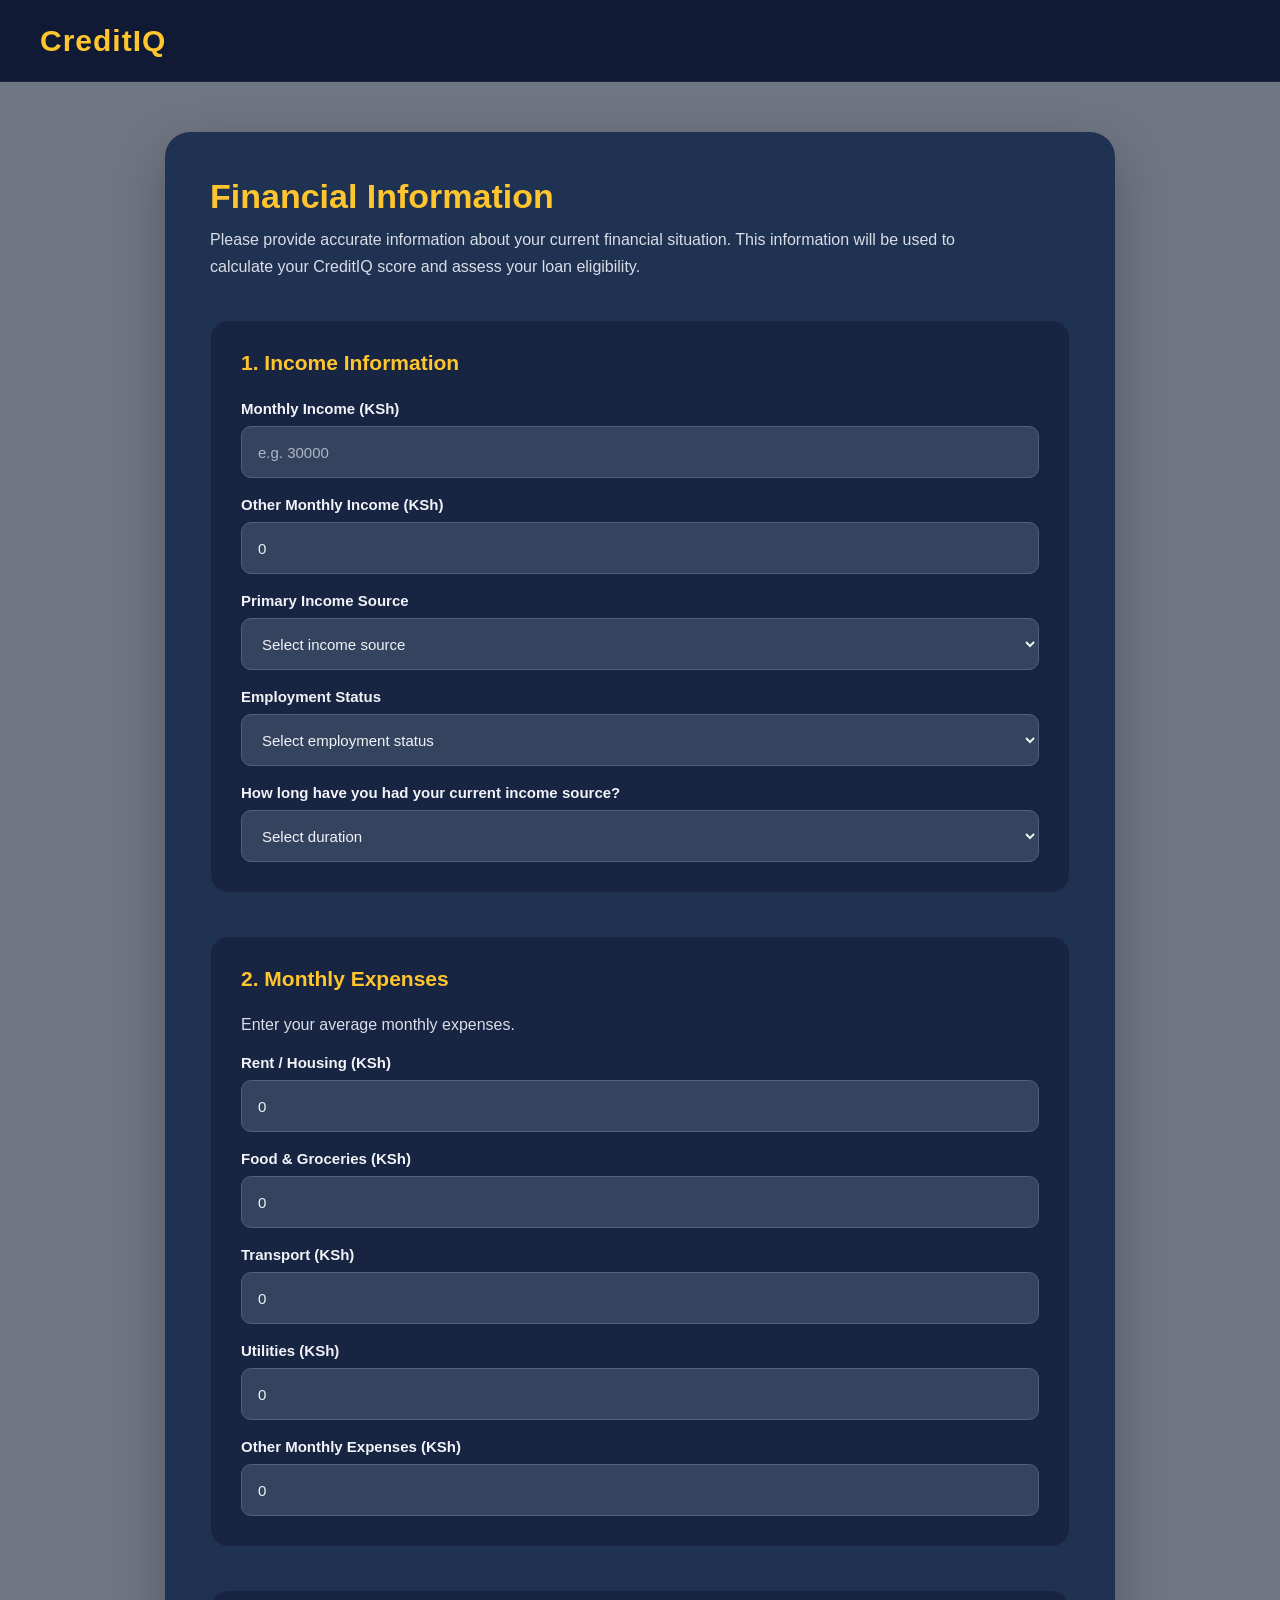
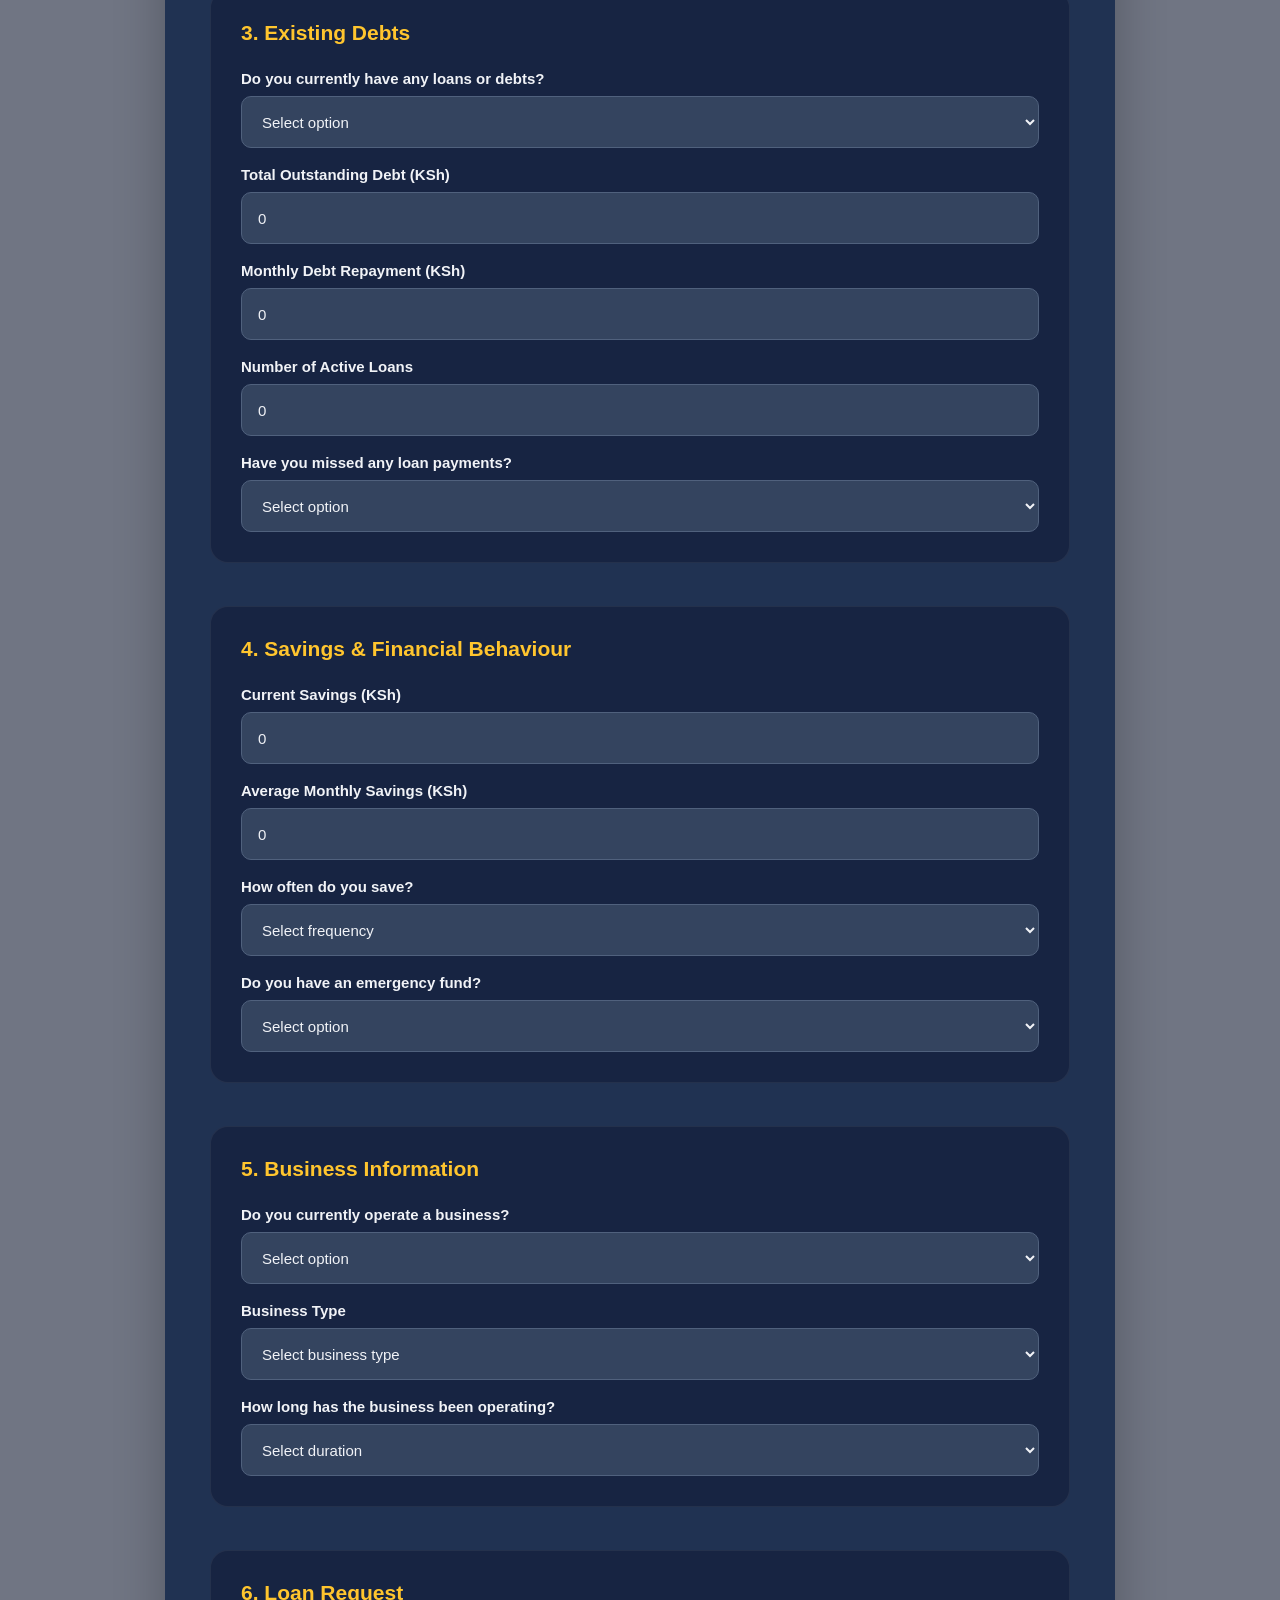
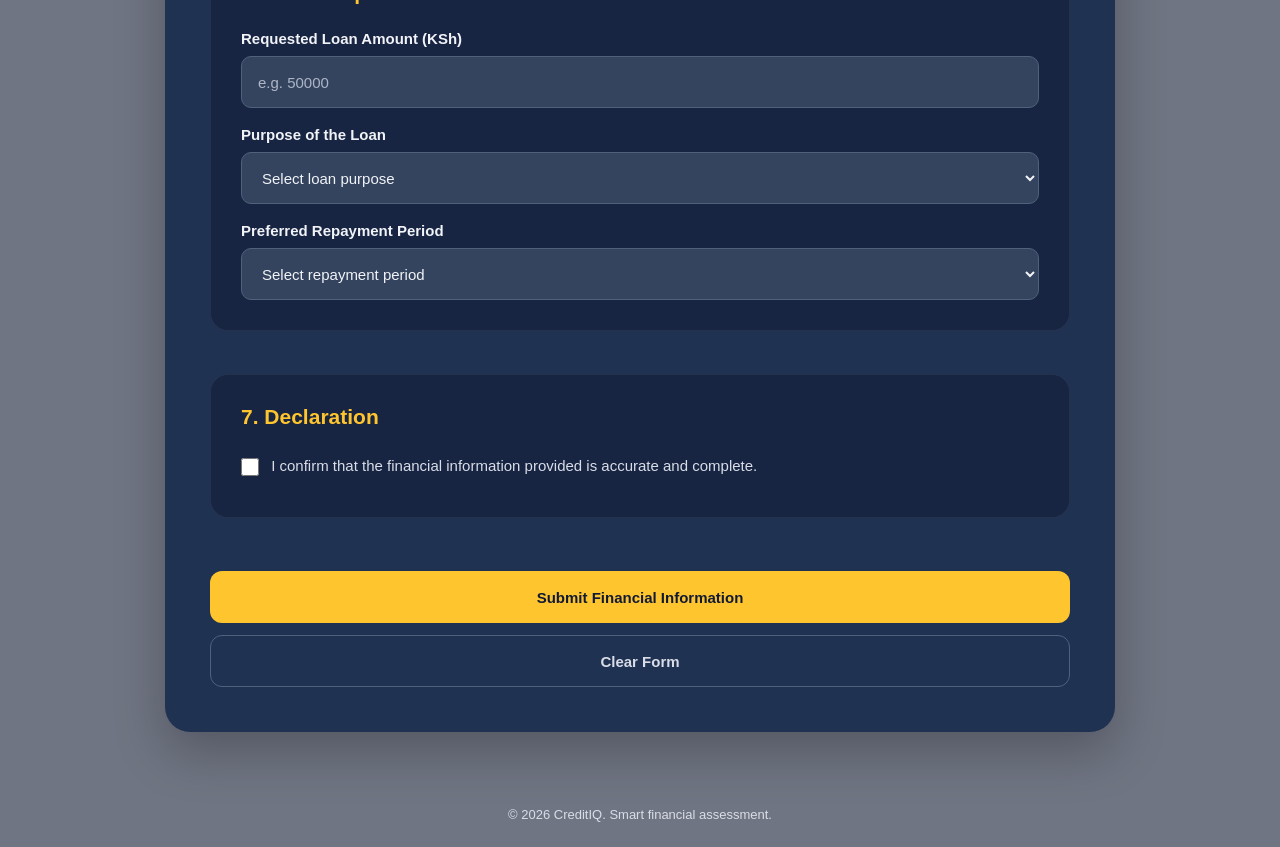
==== financial-info/index.html @ c7dbd5b2 "financial" ====
<!DOCTYPE html>
<html lang="en">

<head>
    <meta charset="UTF-8">
    <meta name="viewport" content="width=device-width, initial-scale=1.0">
    <link rel="stylesheet" href="financial_info.css">

    <title>CreditIQ - Financial Information</title>
</head>

<body>

    <header>
        <h1>CreditIQ</h1>
        <p>Smart Credit Scoring & Loan Eligibility Assessment</p>
    </header>

    <main>

        <h2>Financial Information</h2>

        <p>
            Please provide accurate information about your current
            financial situation. This information will be used to
            calculate your CreditIQ score and assess your loan eligibility.
        </p>

        <form id="financialForm">

            <section>

                <h3>1. Income Information</h3>

                <label for="monthlyIncome">
                    Monthly Income (KSh)
                </label>
                <br>

                <input
                    type="number"
                    id="monthlyIncome"
                    name="monthlyIncome"
                    placeholder="e.g. 30000"
                    min="0"
                    required
                >

                <br><br>

                <label for="otherIncome">
                    Other Monthly Income (KSh)
                </label>
                <br>

                <input
                    type="number"
                    id="otherIncome"
                    name="otherIncome"
                    placeholder="e.g. 5000"
                    min="0"
                    value="0"
                >

                <br><br>

                <label for="incomeSource">
                    Primary Income Source
                </label>
                <br>

                <select id="incomeSource" name="incomeSource" required>

                    <option value="">
                        Select income source
                    </option>

                    <option value="salary">
                        Salary
                    </option>

                    <option value="business">
                        Business
                    </option>

                    <option value="freelance">
                        Freelance
                    </option>

                    <option value="casual">
                        Casual Work
                    </option>

                    <option value="agriculture">
                        Agriculture
                    </option>

                    <option value="family">
                        Family Support
                    </option>

                    <option value="other">
                        Other
                    </option>

                </select>

                <br><br>

                <label for="empStatus">
                    Employment Status
                </label>
                <br>

                <select id="empStatus" name="empStatus" required>

                    <option value="">
                        Select employment status
                    </option>

                    <option value="employed">
                        Employed
                    </option>

                    <option value="self-employed">
                        Self-Employed
                    </option>

                    <option value="student">
                        Student
                    </option>

                    <option value="casual">
                        Casual Worker
                    </option>

                    <option value="unemployed">
                        Unemployed
                    </option>

                </select>

                <br><br>

                <label for="empDuration">
                    How long have you had your current income source?
                </label>
                <br>

                <select id="empDuration" name="empDuration" required>

                    <option value="">
                        Select duration
                    </option>

                    <option value="lessThan1Year">
                        Less than 1 year
                    </option>

                    <option value="1to3Years">
                        1 - 3 years
                    </option>

                    <option value="moreThan3Years">
                        More than 3 years
                    </option>

                </select>

            </section>


            <br>
<!-- 2. MONTHLY EXPENSES -->

            <section>

                <h3>2. Monthly Expenses</h3>

                <p>
                    Enter your average monthly expenses.
                </p>

                <label for="rent">
                    Rent / Housing (KSh)
                </label>
                <br>

                <input
                    type="number"
                    id="rent"
                    name="rent"
                    placeholder="e.g. 10000"
                    min="0"
                    value="0"
                    required
                >

                <br><br>

                <label for="food">
                    Food & Groceries (KSh)
                </label>
                <br>

                <input
                    type="number"
                    id="food"
                    name="food"
                    placeholder="e.g. 8000"
                    min="0"
                    value="0"
                    required
                >

                <br><br>

                <label for="transport">
                    Transport (KSh)
                </label>
                <br>

                <input
                    type="number"
                    id="transport"
                    name="transport"
                    placeholder="e.g. 3000"
                    min="0"
                    value="0"
                    required
                >

                <br><br>

                <label for="utilities">
                    Utilities (KSh)
                </label>
                <br>

                <input
                    type="number"
                    id="utilities"
                    name="utilities"
                    placeholder="e.g. 2000"
                    min="0"
                    value="0"
                    required
                >

                <br><br>

                <label for="otherExpenses">
                    Other Monthly Expenses (KSh)
                </label>
                <br>

                <input
                    type="number"
                    id="otherExpenses"
                    name="otherExpenses"
                    placeholder="e.g. 2000"
                    min="0"
                    value="0"
                    required
                >

            </section>


            <br>


            <!-- 3. EXISTING DEBTS -->

            <section>

                <h3>3. Existing Debts</h3>

                <label for="hasDebt">
                    Do you currently have any loans or debts?
                </label>
                <br>

                <select id="hasDebt" name="hasDebt" required>

                    <option value="">
                        Select option
                    </option>

                    <option value="yes">
                        Yes
                    </option>

                    <option value="no">
                        No
                    </option>

                </select>

                <br><br>

                <label for="totalDebt">
                    Total Outstanding Debt (KSh)
                </label>
                <br>

                <input
                    type="number"
                    id="totalDebt"
                    name="totalDebt"
                    placeholder="e.g. 20000"
                    min="0"
                    value="0"
                    required
                >

                <br><br>

                <label for="monthlyDebtPayment">
                    Monthly Debt Repayment (KSh)
                </label>
                <br>

                <input
                    type="number"
                    id="monthlyDebtPayment"
                    name="monthlyDebtPayment"
                    placeholder="e.g. 3000"
                    min="0"
                    value="0"
                    required
                >

                <br><br>

                <label for="activeLoans">
                    Number of Active Loans
                </label>
                <br>

                <input
                    type="number"
                    id="activeLoans"
                    name="activeLoans"
                    placeholder="e.g. 2"
                    min="0"
                    value="0"
                    required
                >

                <br><br>

                <label for="missedPayments">
                    Have you missed any loan payments?
                </label>
                <br>

                <select id="missedPayments" name="missedPayments" required>

                    <option value="">
                        Select option
                    </option>

                    <option value="never">
                        Never
                    </option>

                    <option value="once">
                        Once
                    </option>

                    <option value="few">
                        A few times
                    </option>

                    <option value="frequently">
                        Frequently
                    </option>

                </select>

            </section>


            <br>

            <!-- 4. SAVINGS INFORMATION              -->

            <section>

                <h3>4. Savings & Financial Behaviour</h3>

                <label for="currentSavings">
                    Current Savings (KSh)
                </label>
                <br>

                <input
                    type="number"
                    id="currentSavings"
                    name="currentSavings"
                    placeholder="e.g. 15000"
                    min="0"
                    value="0"
                    required
                >

                <br><br>

                <label for="monthlySavings">
                    Average Monthly Savings (KSh)
                </label>
                <br>

                <input
                    type="number"
                    id="monthlySavings"
                    name="monthlySavings"
                    placeholder="e.g. 5000"
                    min="0"
                    value="0"
                    required
                >

                <br><br>

                <label for="savingFrequency">
                    How often do you save?
                </label>
                <br>

                <select
                    id="savingFrequency"
                    name="savingFrequency"
                    required
                >

                    <option value="">
                        Select frequency
                    </option>

                    <option value="daily">
                        Daily
                    </option>

                    <option value="weekly">
                        Weekly
                    </option>

                    <option value="monthly">
                        Monthly
                    </option>

                    <option value="occasionally">
                        Occasionally
                    </option>

                    <option value="never">
                        I don't save regularly
                    </option>

                </select>

                <br><br>

                <label for="emergencyFund">
                    Do you have an emergency fund?
                </label>
                <br>

                <select id="emergencyFund" name="emergencyFund" required>

                    <option value="">
                        Select option
                    </option>

                    <option value="yes">
                        Yes
                    </option>

                    <option value="no">
                        No
                    </option>

                </select>

            </section>


            <br>

            <!-- 5. BUSINESS INFORMATION  -->

            <section>

                <h3>5. Business Information</h3>

                <label for="businessOwner">
                    Do you currently operate a business?
                </label>
                <br>

                <select
                    id="businessOwner"
                    name="businessOwner"
                    required
                >

                    <option value="">
                        Select option
                    </option>

                    <option value="yes">
                        Yes
                    </option>

                    <option value="no">
                        No
                    </option>

                </select>

                <br><br>

                <label for="businessType">
                    Business Type
                </label>
                <br>

                <select id="businessType" name="businessType">

                    <option value="">
                        Select business type
                    </option>

                    <option value="retail">
                        Retail
                    </option>

                    <option value="wholesale">
                        Wholesale
                    </option>

                    <option value="services">
                        Services
                    </option>

                    <option value="agriculture">
                        Agriculture
                    </option>

                    <option value="online">
                        Online Business
                    </option>

                    <option value="other">
                        Other
                    </option>

                </select>

                <br><br>

                <label for="businessDuration">
                    How long has the business been operating?
                </label>
                <br>

                <select
                    id="businessDuration"
                    name="businessDuration"
                >

                    <option value="">
                        Select duration
                    </option>

                    <option value="lessThan1Year">
                        Less than 1 year
                    </option>

                    <option value="1to3Years">
                        1 - 3 years
                    </option>

                    <option value="moreThan3Years">
                        More than 3 years
                    </option>

                </select>

            </section>


            <br>

            <!-- 6. LOAN REQUEST -->

            <section>

                <h3>6. Loan Request</h3>

                <label for="loanAmount">
                    Requested Loan Amount (KSh)
                </label>
                <br>

                <input
                    type="number"
                    id="loanAmount"
                    name="loanAmount"
                    placeholder="e.g. 50000"
                    min="1"
                    required
                >

                <br><br>

                <label for="loanPurpose">
                    Purpose of the Loan
                </label>
                <br>

                <select id="loanPurpose" name="loanPurpose" required>

                    <option value="">
                        Select loan purpose
                    </option>

                    <option value="business">
                        Business
                    </option>

                    <option value="education">
                        Education
                    </option>

                    <option value="emergency">
                        Emergency
                    </option>

                    <option value="medical">
                        Medical
                    </option>

                    <option value="housing">
                        Housing
                    </option>

                    <option value="personal">
                        Personal Use
                    </option>

                    <option value="agriculture">
                        Agriculture
                    </option>

                    <option value="other">
                        Other
                    </option>

                </select>

                <br><br>

                <label for="repaymentPeriod">
                    Preferred Repayment Period
                </label>
                <br>

                <select
                    id="repaymentPeriod"
                    name="repaymentPeriod"
                    required
                >

                    <option value="">
                        Select repayment period
                    </option>

                    <option value="3">
                        3 Months
                    </option>

                    <option value="6">
                        6 Months
                    </option>

                    <option value="12">
                        12 Months
                    </option>

                    <option value="18">
                        18 Months
                    </option>

                    <option value="24">
                        24 Months
                    </option>

                </select>

            </section>


            <br>

            <!-- 7. DECLARATION  -->

            <section>

                <h3>7. Declaration</h3>

                <label>

                    <input
                        type="checkbox"
                        id="declaration"
                        name="declaration"
                        required
                    >

                    I confirm that the financial information
                    provided is accurate and complete.

                </label>

            </section>


            <br>


            <!-- SUBMIT  -->

            <button type="submit">
                Submit Financial Information
            </button>

            <button type="reset">
                Clear Form
            </button>

        </form>

    </main>


    <footer>

        <p>
            &copy; 2026 CreditIQ. Smart financial assessment.
        </p>

    </footer>


    <script src="financial_info.js"></script>

</body>

</html>
---- financial-info/financial_info.css ----
:root {
    --navy: #111a35;
    --dark-blue: #203252;
    --input-blue: #34445f;
    --gold: #ffc52e;
    --gold-dark: #f5b900;
    --background: #707583;
    --white: #f1f3f7;
    --text-light: #d9dde7;
    --border: #50617d;
}

* {
    box-sizing: border-box;
    margin: 0;
    padding: 0;
}

body {
    font-family: Arial, Helvetica, sans-serif;
    background: var(--background);
    color: var(--white);
    min-height: 100vh;
}


header {
    height: 82px;
    background: var(--navy);

    display: flex;
    align-items: center;
    justify-content: space-between;

    padding: 0 40px;

    border-bottom: 1px solid rgba(255, 255, 255, 0.05);
}

header h1 {
    color: var(--gold);
    font-size: 30px;
    font-weight: 800;
    letter-spacing: 1px;
}

header p {
    display: none;
}


main {
    width: 90%;
    max-width: 950px;

    margin: 50px auto;

    background: var(--dark-blue);

    padding: 45px;

    border-radius: 25px;

    box-shadow: 0 20px 50px rgba(0, 0, 0, 0.25);
}

main > h2 {
    color: var(--gold);

    font-size: 34px;

    margin-bottom: 10px;
}

main > p {
    color: var(--text-light);

    font-size: 16px;
    line-height: 1.7;

    max-width: 750px;

    margin-bottom: 40px;
}

section {
    background: rgba(17, 26, 53, 0.55);

    padding: 30px;

    margin-bottom: 25px;

    border-radius: 18px;

    border: 1px solid rgba(255, 255, 255, 0.06);
}

section h3 {
    color: var(--gold);

    font-size: 21px;

    margin-bottom: 25px;
}

section p {
    color: var(--text-light);

    margin-bottom: 20px;
}

label {
    display: inline-block;

    color: var(--white);

    font-size: 15px;

    font-weight: 600;

    margin-bottom: 9px;
}


input[type="number"],
input[type="text"],
select {
    width: 100%;

    height: 52px;

    background: var(--input-blue);

    color: var(--white);

    border: 1px solid var(--border);

    border-radius: 10px;

    padding: 0 16px;

    font-size: 15px;

    outline: none;

    transition: 0.2s ease;
}


input::placeholder {
    color: #aeb6c6;
}

input:focus,
select:focus {
    border-color: var(--gold);

    box-shadow: 0 0 0 3px rgba(255, 197, 46, 0.12);
}


select option {
    background: var(--navy);

    color: var(--white);
}


input[type="checkbox"] {
    width: 18px;
    height: 18px;

    accent-color: var(--gold);

    vertical-align: middle;

    margin-right: 8px;
}

section:last-of-type label {
    font-weight: 400;

    color: var(--text-light);

    line-height: 1.6;
}


button {
    border: none;

    height: 52px;

    padding: 0 28px;

    border-radius: 12px;

    font-size: 15px;

    font-weight: 700;

    cursor: pointer;

    transition: 0.2s ease;
}


button[type="submit"] {
    width: 100%;

    background: var(--gold);

    color: var(--navy);

    margin-top: 10px;
}

button[type="submit"]:hover {
    background: var(--gold-dark);

    transform: translateY(-1px);

    box-shadow: 0 8px 20px rgba(255, 197, 46, 0.2);
}


/* Reset */

button[type="reset"] {
    background: transparent;

    color: var(--text-light);

    border: 1px solid var(--border);

    margin-top: 12px;

    width: 100%;
}

button[type="reset"]:hover {
    border-color: var(--gold);

    color: var(--gold);
}


footer {
    text-align: center;

    padding: 25px;

    color: var(--text-light);

    font-size: 13px;
}


/* Scrollbar */

::-webkit-scrollbar {
    width: 9px;
}

::-webkit-scrollbar-track {
    background: var(--navy);
}

::-webkit-scrollbar-thumb {
    background: var(--gold);

    border-radius: 10px;
}


/* Phones */
@media (max-width: 700px) {

    header {
        height: 70px;

        padding: 0 20px;
    }

    header h1 {
        font-size: 25px;
    }

    main {
        width: 94%;

        margin: 25px auto;

        padding: 25px 18px;

        border-radius: 18px;
    }

    main > h2 {
        font-size: 28px;
    }

    main > p {
        font-size: 14px;
    }

    section {
        padding: 20px 17px;

        border-radius: 14px;
    }

    section h3 {
        font-size: 18px;
    }

    input[type="number"],
    input[type="text"],
    select {
        height: 50px;

        font-size: 14px;
    }

    button {
        height: 50px;
    }
}

/* Phones */
@media (max-width: 400px) {

    main {
        width: 96%;

        padding: 20px 12px;
    }

    section {
        padding: 17px 13px;
    }

    main > h2 {
        font-size: 24px;
    }
}
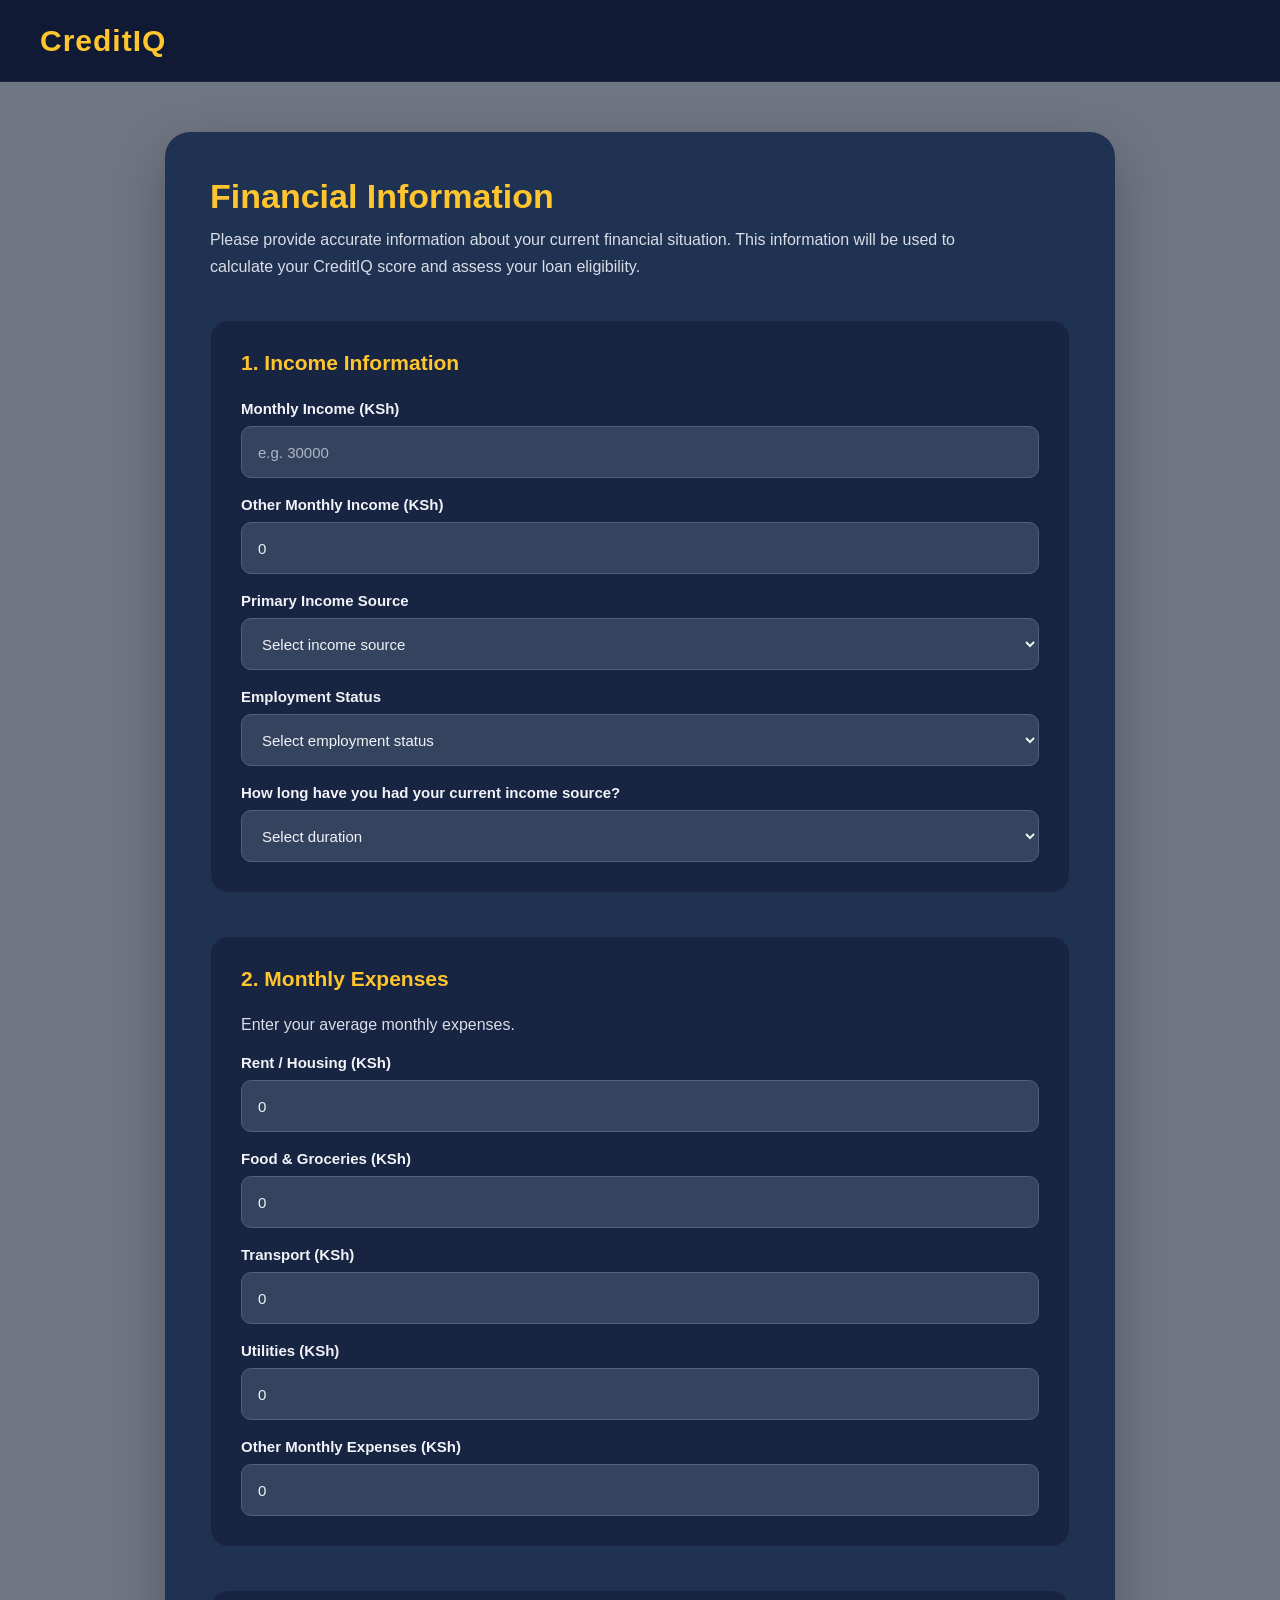
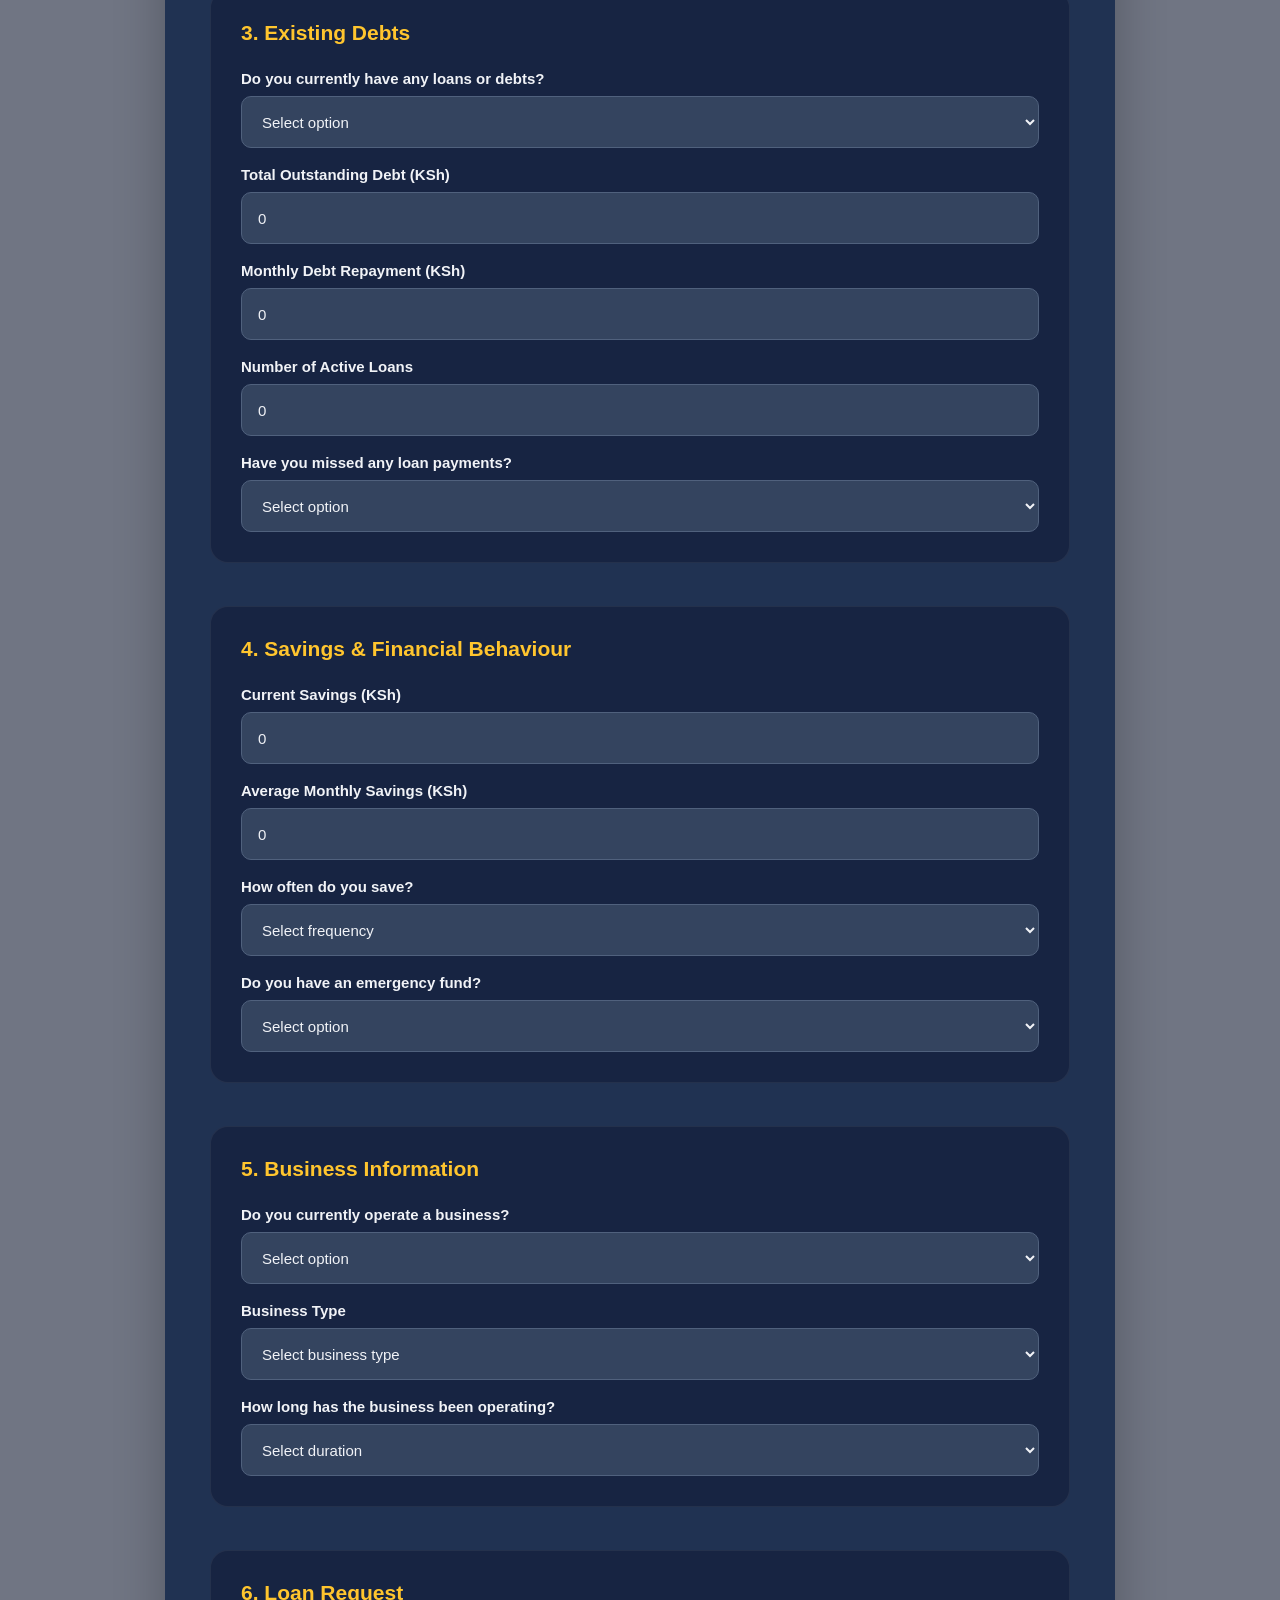
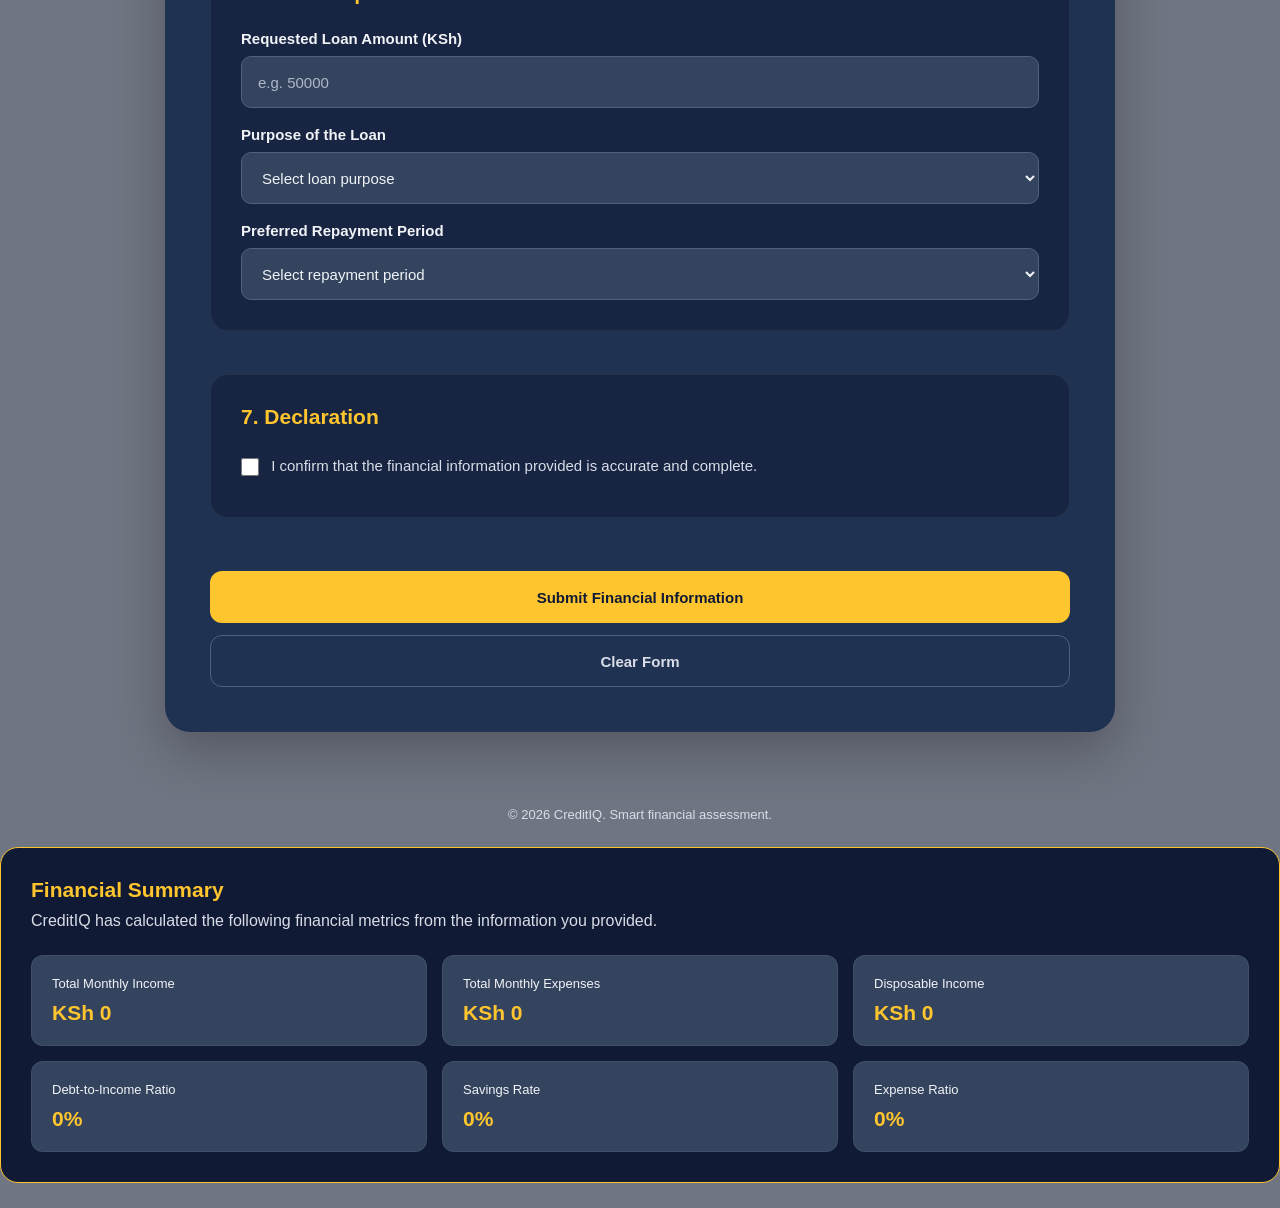
==== commit 8abac764: "financial" ====
--- a/financial-info/index.html
+++ b/financial-info/index.html
@@ -753,7 +753,54 @@
         </p>
 
     </footer>
-
+<!-- ================================= -->
+<!-- FINANCIAL SUMMARY                 -->
+<!-- ================================= -->
+
+<section class="financial-summary">
+
+    <h3>Financial Summary</h3>
+
+    <p>
+        CreditIQ has calculated the following financial metrics
+        from the information you provided.
+    </p>
+
+    <div class="metrics">
+
+        <div class="metric">
+            <span>Total Monthly Income</span>
+            <strong id="totalIncome">KSh 0</strong>
+        </div>
+
+        <div class="metric">
+            <span>Total Monthly Expenses</span>
+            <strong id="totalExpenses">KSh 0</strong>
+        </div>
+
+        <div class="metric">
+            <span>Disposable Income</span>
+            <strong id="disposableIncome">KSh 0</strong>
+        </div>
+
+        <div class="metric">
+            <span>Debt-to-Income Ratio</span>
+            <strong id="debtRatio">0%</strong>
+        </div>
+
+        <div class="metric">
+            <span>Savings Rate</span>
+            <strong id="savingsRate">0%</strong>
+        </div>
+
+        <div class="metric">
+            <span>Expense Ratio</span>
+            <strong id="expenseRatio">0%</strong>
+        </div>
+
+    </div>
+
+</section>
 
     <script src="financial_info.js"></script>
 
--- a/financial-info/financial_info.css
+++ b/financial-info/financial_info.css
@@ -343,4 +343,76 @@
     main > h2 {
         font-size: 24px;
     }
+}
+
+/* =========================================
+   FINANCIAL SUMMARY
+   ========================================= */
+
+.financial-summary {
+    background: var(--navy);
+    border: 1px solid var(--gold);
+}
+
+.financial-summary h3 {
+    color: var(--gold);
+    margin-bottom: 10px;
+}
+
+.financial-summary > p {
+    color: var(--text-light);
+    margin-bottom: 25px;
+}
+
+
+.metrics {
+    display: grid;
+
+    grid-template-columns: repeat(3, 1fr);
+
+    gap: 15px;
+}
+
+
+.metric {
+    background: var(--input-blue);
+
+    padding: 20px;
+
+    border-radius: 12px;
+
+    border: 1px solid rgba(255, 255, 255, 0.06);
+}
+
+
+.metric span {
+    display: block;
+
+    color: var(--muted);
+
+    font-size: 13px;
+
+    margin-bottom: 10px;
+}
+
+
+.metric strong {
+    display: block;
+
+    color: var(--gold);
+
+    font-size: 21px;
+}
+
+
+/* =========================================
+   SUMMARY - MOBILE
+   ========================================= */
+
+@media (max-width: 700px) {
+
+    .metrics {
+        grid-template-columns: 1fr;
+    }
+
 }
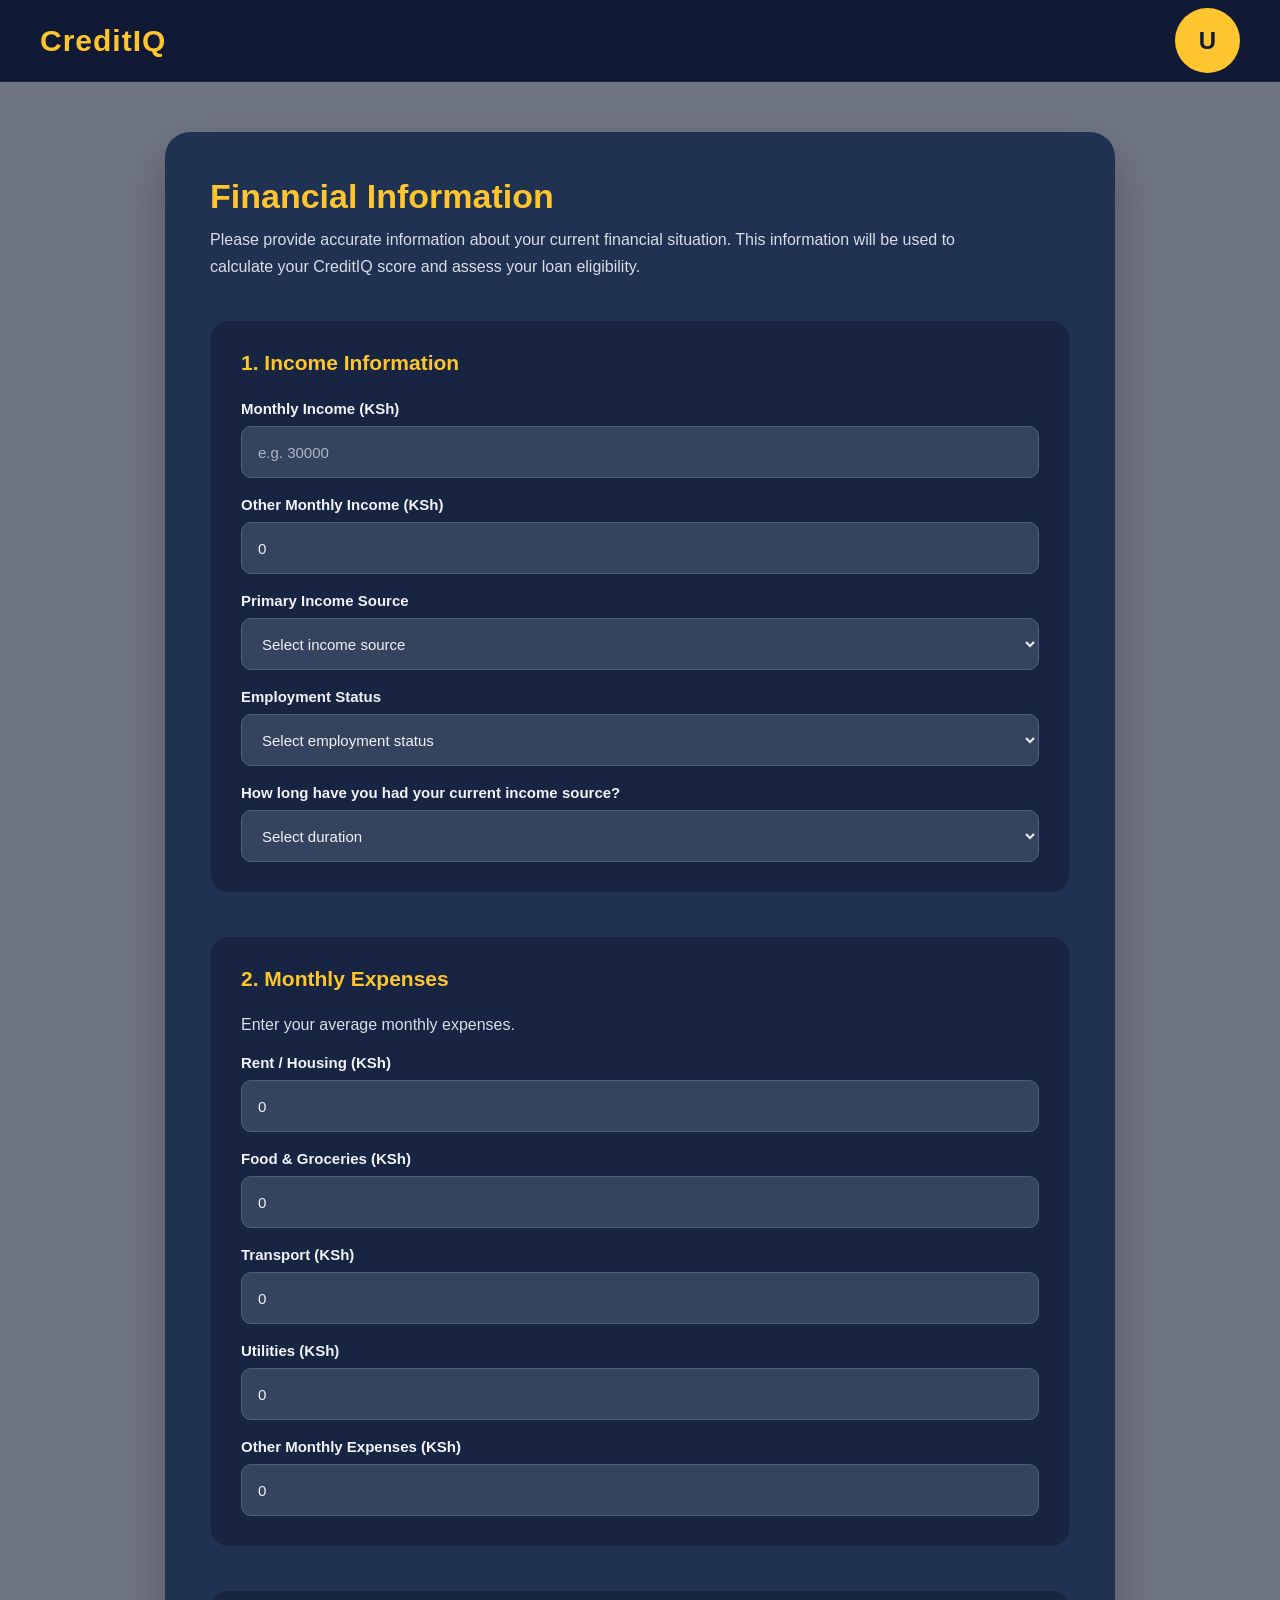
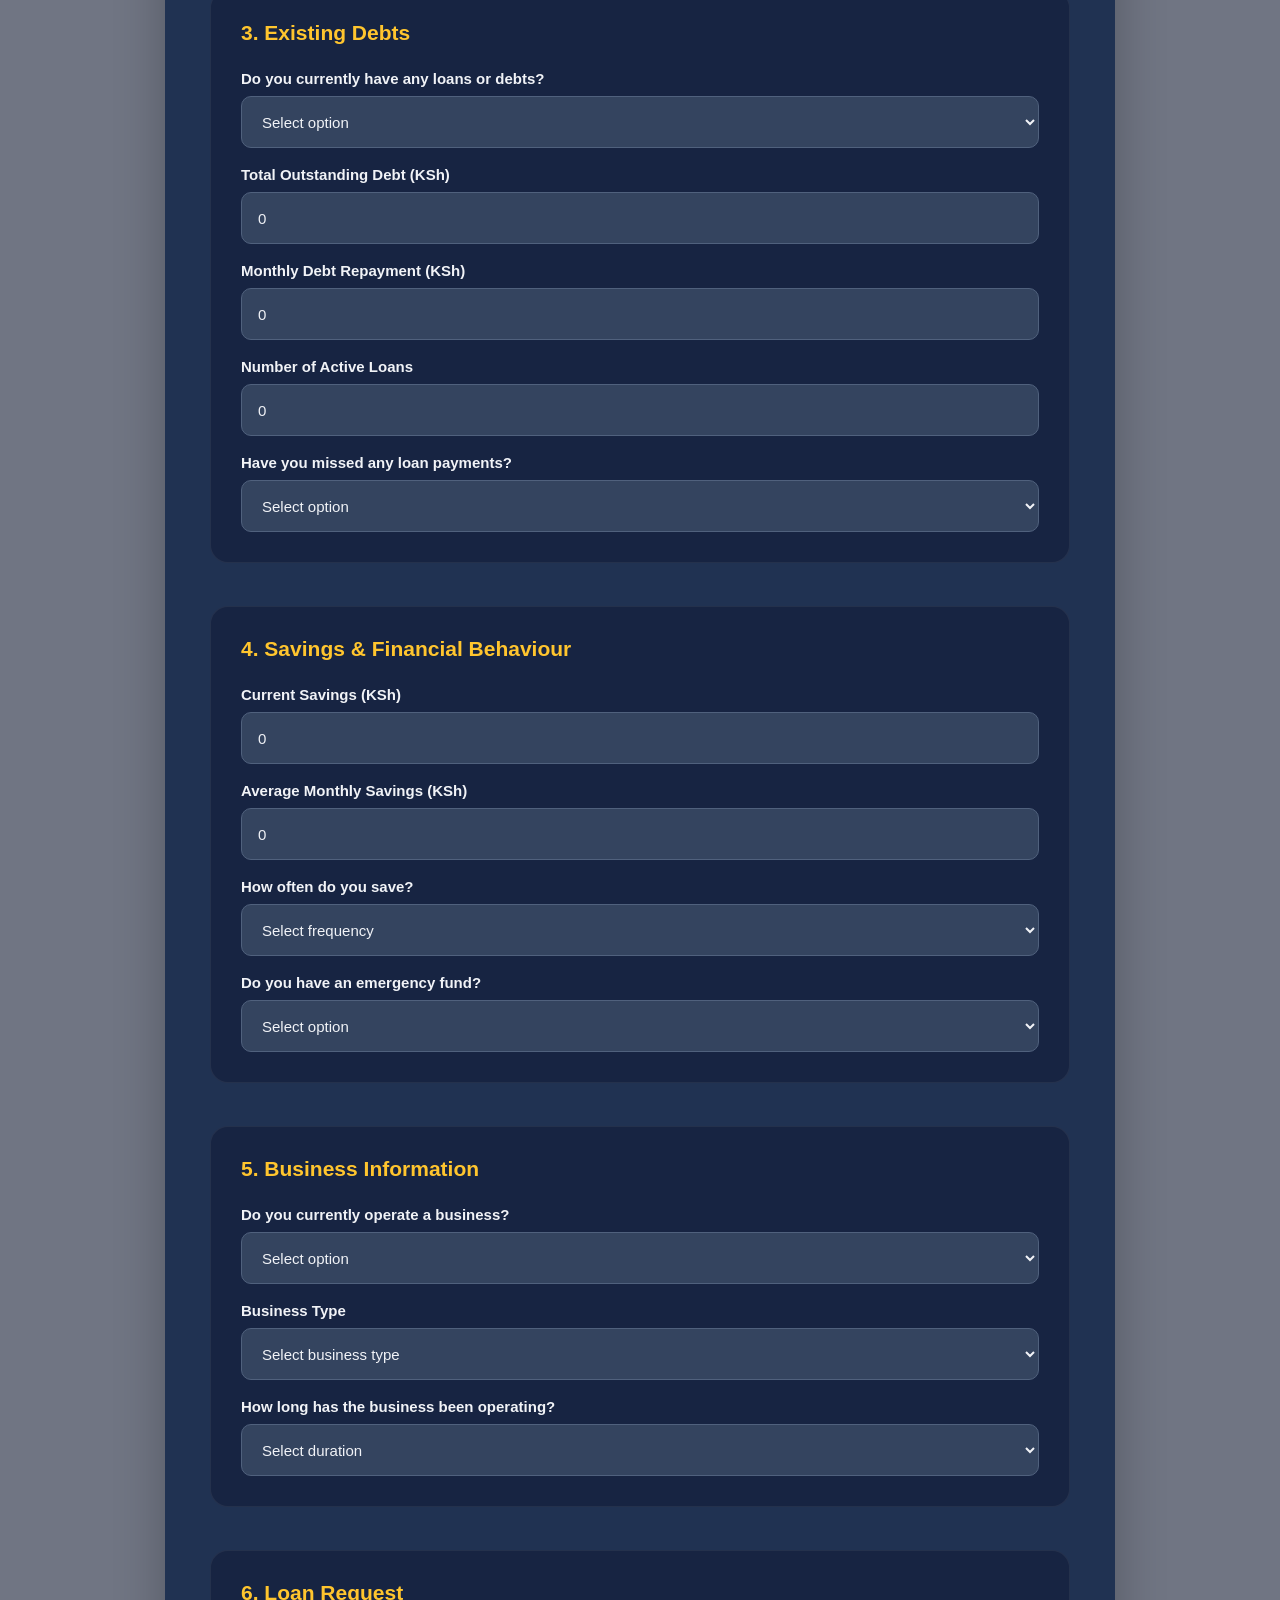
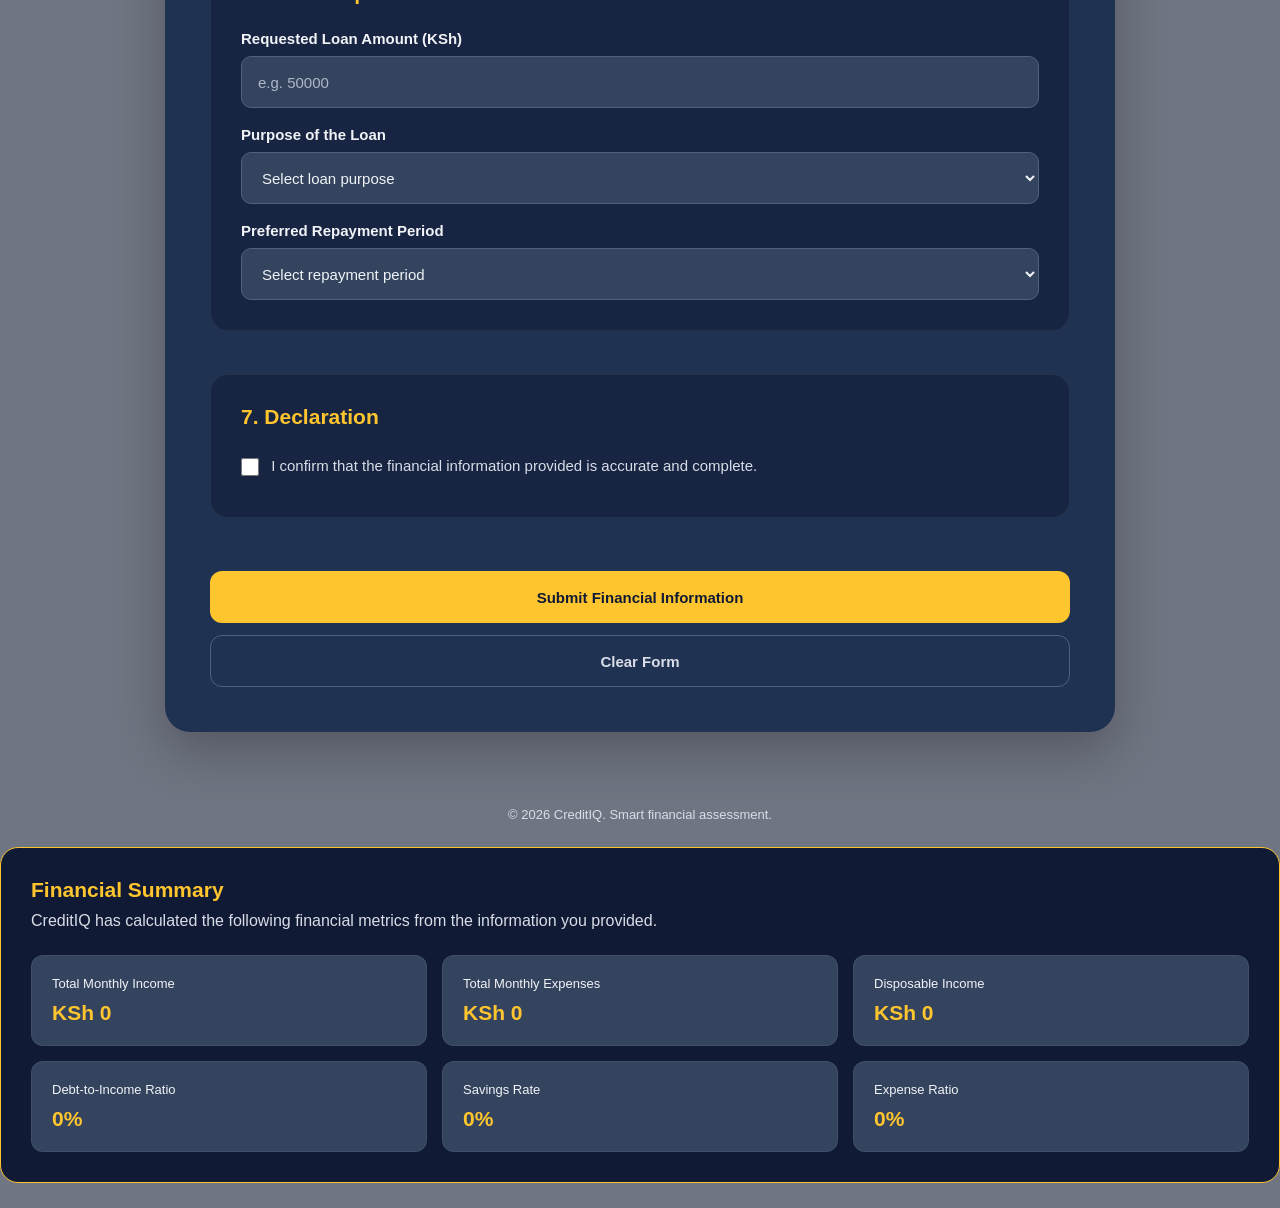
==== commit d88eabda: "LOGIN" ====
--- a/financial-info/index.html
+++ b/financial-info/index.html
@@ -13,6 +13,7 @@
 
     <header>
         <h1>CreditIQ</h1>
+        <div class="profile-icon">U</div>
         <p>Smart Credit Scoring & Loan Eligibility Assessment</p>
     </header>
 
--- a/financial-info/financial_info.css
+++ b/financial-info/financial_info.css
@@ -415,4 +415,26 @@
         grid-template-columns: 1fr;
     }
 
+}
+
+.profile-icon {
+    width: 65px;
+
+    height: 65px;
+
+    border-radius: 50%;
+
+    background: var(--gold);
+
+    color: var(--navy);
+
+    display: flex;
+
+    align-items: center;
+
+    justify-content: center;
+
+    font-size: 24px;
+
+    font-weight: bold;
 }
